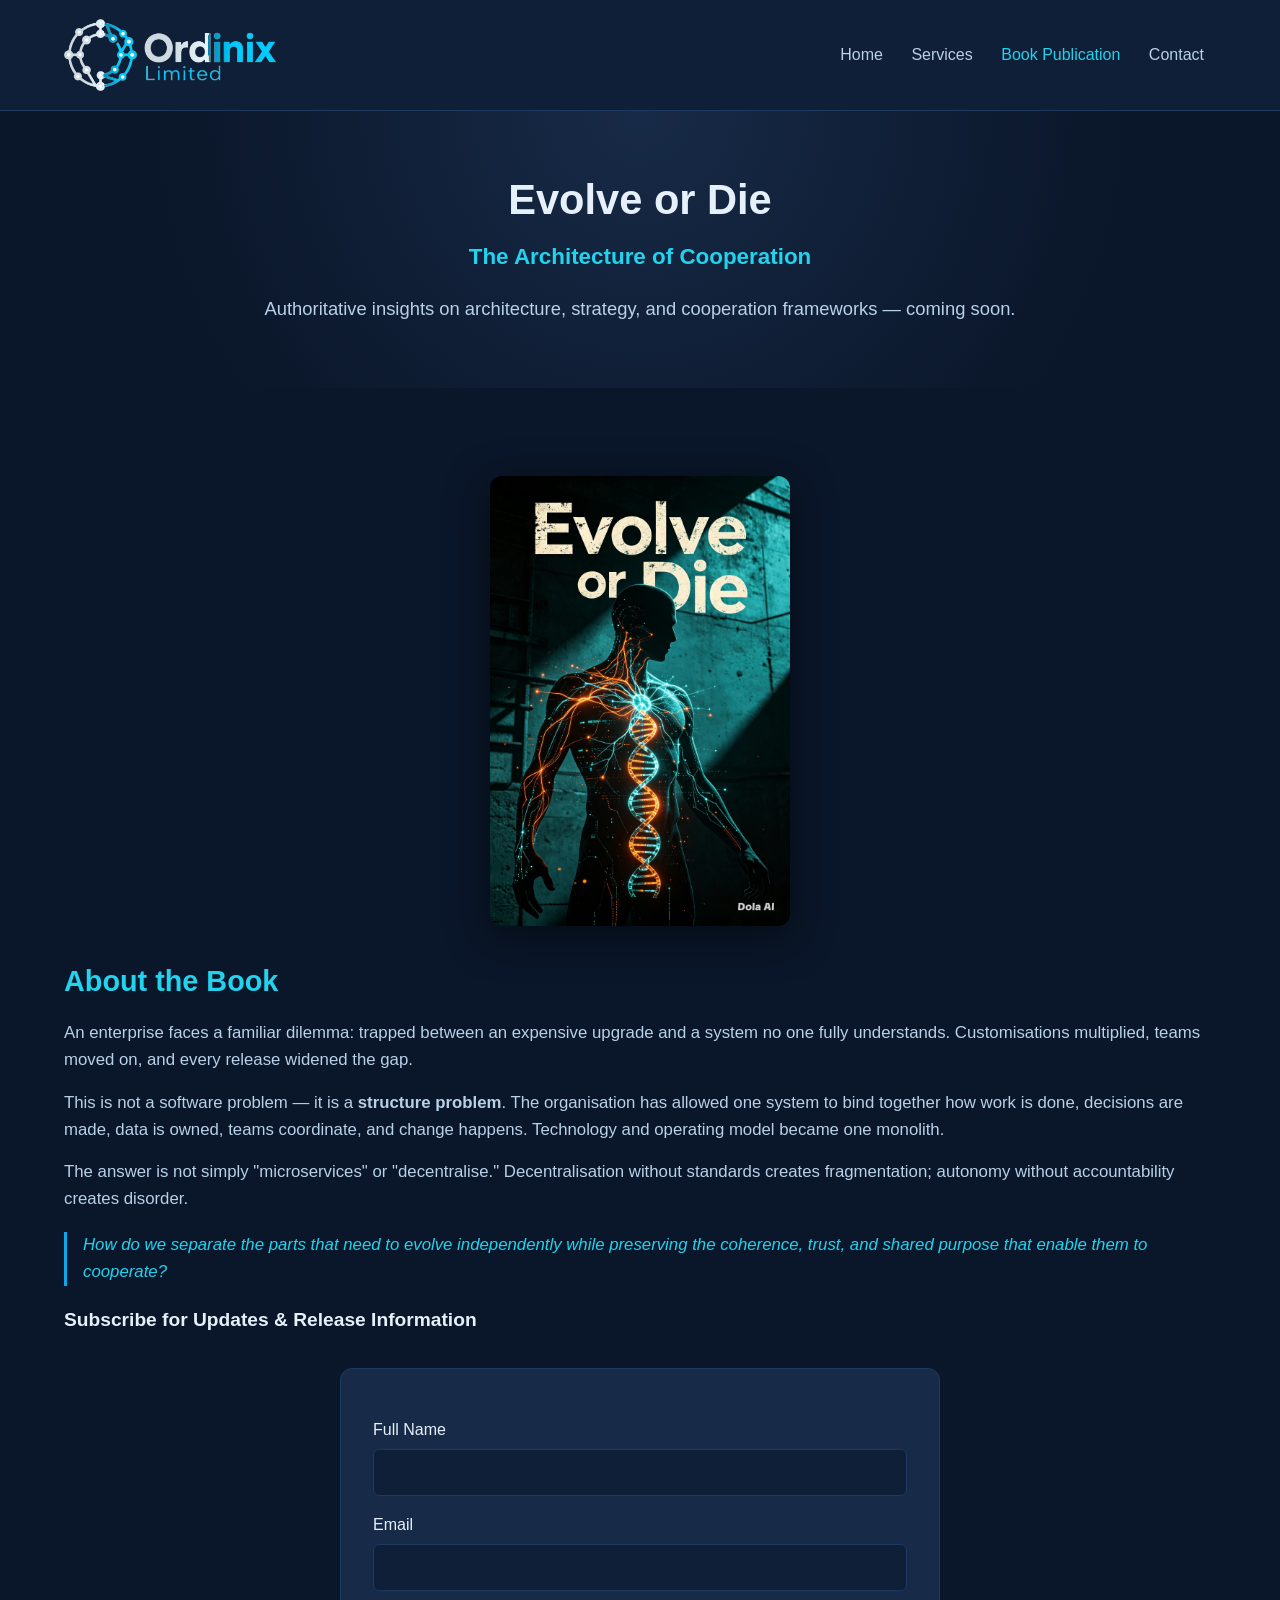
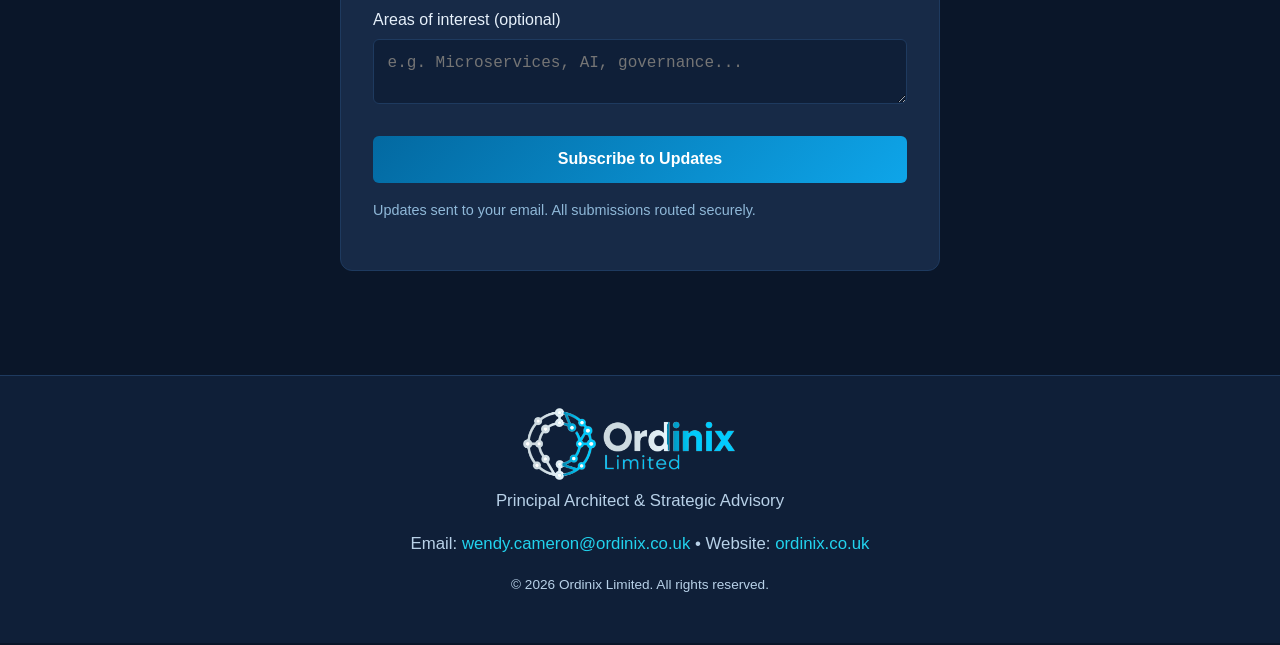
==== book.html @ d788aefb "form changes" ====
<!DOCTYPE html>
<html lang="en">
<head>
  <meta charset="UTF-8" />
  <meta name="viewport" content="width=device-width, initial-scale=1.0" />
  <title>Book Publication | Ordinix Limited</title>
  <link rel="stylesheet" href="css/styles.css" />
</head>
<body>
  <header>
    <div class="container nav-inner">
      <div class="logo-wrap">
        <img src="assets/ordinix-light-on-dark-transparent.png" alt="Ordinix Limited Logo" class="logo-img" />
        <span class="logo-text">&nbsp;</span>
      </div>
      <nav>
        <a href="index.html">Home</a>
        <a href="index.html#services">Services</a>
        <a href="book.html" class="active">Book Publication</a>
        <a href="index.html#contact">Contact</a>
      </nav>
    </div>
  </header>

  <main>
    <section class="hero">
      <div class="container">
        <h1>Evolve or Die<br /><small>The Architecture of Cooperation</small></h1>
        <p>Authoritative insights on architecture, strategy, and cooperation frameworks — coming soon.</p>
      </div>
    </section>

    <section>
      <div class="container book-grid">
        <!-- LEFT COLUMN: Book Cover -->
        <div class="book-cover-col">
          <img src="assets/book-cover.png" alt="Evolve or Die Book Cover" class="book-cover" />
        </div>

        <!-- RIGHT COLUMN: Info + Compact Subscribe Form -->
        <div class="book-content-col">
          <h2>About the Book</h2>
          <p>An enterprise faces a familiar dilemma: trapped between an expensive upgrade and a system no one fully understands. Customisations multiplied, teams moved on, and every release widened the gap.</p>
          <p>This is not a software problem — it is a <strong>structure problem</strong>. The organisation has allowed one system to bind together how work is done, decisions are made, data is owned, teams coordinate, and change happens. Technology and operating model became one monolith.</p>
          <p>The answer is not simply "microservices" or "decentralise." Decentralisation without standards creates fragmentation; autonomy without accountability creates disorder.</p>
          <p style="font-size:1.05rem; font-style:italic; color:var(--accent-cyan); padding-left:1rem; border-left:3px solid var(--accent-teal); margin:1.2rem 0;">
            How do we separate the parts that need to evolve independently while preserving the coherence, trust, and shared purpose that enable them to cooperate?
          </p>

          <h3>Subscribe for Updates & Release Information</h3>
          <form class="compact-form" action="https://formsubmit.co/a13090fe870fc77a5d19541b128960b5" method="POST">
            <input type="hidden" name="_subject" value="Book Release Update Subscription" />
            <input type="hidden" name="_captcha" value="false" />
            <input type="hidden" name="_template" value="table" />

            <div class="form-row">
              <div class="form-group">
                <label for="sub-name">Full Name</label>
                <input type="text" id="sub-name" name="Name" required />
              </div>
              <div class="form-group">
                <label for="sub-email">Email</label>
                <input type="email" id="sub-email" name="Email" required />
              </div>
            </div>

            <label for="sub-notes">Areas of interest (optional)</label>
            <textarea id="sub-notes" name="Areas of Interest" rows="2" placeholder="e.g. Microservices, AI, governance..."></textarea>

            <button type="submit">Subscribe to Updates</button>
            <p class="note">Updates sent to your email. All submissions routed securely.</p>
          </form>
        </div>
      </div>
    </section>
  </main>

  <footer>
    <div class="container">
      <div class="logo-wrap" style="justify-content:center;margin-bottom:0.5rem;">
        <img src="assets/ordinix-light-on-dark-transparent.png" alt="Ordinix Limited Logo" class="logo-img" />
        <span class="logo-text">&nbsp;</span>
      </div>
      <p>Principal Architect & Strategic Advisory</p>
      <p>Email: <a href="mailto:wendy.cameron@ordinix.co.uk">wendy.cameron@ordinix.co.uk</a> • Website: <a href="https://www.ordinix.co.uk/" target="_blank" rel="noreferrer">ordinix.co.uk</a></p>
      <p style="margin-top:0.5rem;font-size:0.85rem;">© 2026 Ordinix Limited. All rights reserved.</p>
    </div>
  </footer>
</body>
</html>
---- css/styles.css ----
:root {
  --bg-primary: #0a1629;
  --bg-secondary: #0f1f38;
  --bg-card: #172a47;
  --text-primary: #e6f0fa;
  --text-secondary: #b8d1e8;
  --accent-cyan: #22d3ee;
  --accent-teal: #0ea5e9;
  --accent-blue: #0369a1;
  --border: #1e3a5f;
}

* { margin: 0; padding: 0; box-sizing: border-box; }

body {
  background: var(--bg-primary);
  color: var(--text-primary);
  font-family: 'Segoe UI', Roboto, Oxygen, Ubuntu, Cantarell, sans-serif;
  line-height: 1.6;
}

a { color: var(--accent-cyan); text-decoration: none; }
a:hover { text-decoration: underline; }

.container { max-width: 1200px; margin: 0 auto; padding: 0 1.5rem; }

header {
  background: var(--bg-secondary);
  border-bottom: 1px solid var(--border);
  padding: 1.2rem 0;
  position: sticky;
  top: 0;
  z-index: 100;
}

.nav-inner {
  display: flex;
  align-items: center;
  justify-content: space-between;
  flex-wrap: wrap;
  gap: 1rem;
}

.logo-wrap { display: flex; align-items: center; gap: 1rem; }
.logo-img { height: 72px; width: auto; display: block; }
.logo-text {
  font-size: 1.5rem; font-weight: 700;
  background: linear-gradient(135deg, #0c2544, #22d3ee);
  -webkit-background-clip: text;
  -webkit-text-fill-color: transparent;
  background-clip: text;
}

nav a {
  margin: 0 0.75rem;
  color: var(--text-secondary);
  font-weight: 500;
}
nav a:hover, nav a.active { color: var(--accent-cyan); }

section { padding: 3.5rem 0; }

h1 {
  font-size: 2.6rem;
  margin-bottom: 1.2rem;
  line-height: 1.2;
  text-align: center;
}
h1 small { font-size: 1.4rem; color: var(--accent-cyan); }
h2 { font-size: 1.8rem; margin: 2rem 0 1rem; color: var(--accent-cyan); }
h3 { font-size: 1.2rem; margin: 1rem 0 0.5rem; color: var(--text-primary); }
p { margin-bottom: 1rem; color: var(--text-secondary); font-size: 1.05rem; }

.hero {
  padding: 4rem 0;
  text-align: center;
  background: radial-gradient(circle at top, #172a47, transparent 70%);
}
.hero p { font-size: 1.15rem; max-width: 800px; margin: 0 auto; }

.grid {
  display: grid;
  grid-template-columns: repeat(auto-fit, minmax(280px, 1fr));
  gap: 1.5rem;
  margin-top: 2rem;
}

.card {
  background: var(--bg-card);
  border: 1px solid var(--border);
  border-radius: 12px;
  padding: 1.5rem;
  transition: transform 0.3s, border-color 0.3s;
}
.card:hover { transform: translateY(-4px); border-color: var(--accent-teal); }

form {
  background: var(--bg-card);
  border: 1px solid var(--border);
  border-radius: 12px;
  padding: 2rem;
  max-width: 600px;
  margin: 2rem auto;
}

label { display: block; margin: 1rem 0 0.4rem; font-weight: 500; }
input, textarea {
  width: 100%;
  padding: 0.85rem;
  border: 1px solid var(--border);
  border-radius: 6px;
  background: var(--bg-secondary);
  color: var(--text-primary);
  font-size: 1rem;
}
input:focus, textarea:focus {
  outline: none;
  border-color: var(--accent-cyan);
  box-shadow: 0 0 0 3px rgba(34, 211, 238, 0.15);
}

button {
  margin-top: 1.5rem;
  padding: 0.9rem 2rem;
  background: linear-gradient(135deg, #0369a1, #0ea5e9);
  color: white;
  border: none;
  border-radius: 6px;
  font-size: 1rem;
  font-weight: 600;
  cursor: pointer;
  transition: opacity 0.2s;
  width: 100%;
}
button:hover { opacity: 0.9; }

.note { font-size: 0.9rem; color: #8fb8d8; margin-top: 1rem; }
code { background: #0f2847; padding: 2px 6px; border-radius: 4px; }

.book-cover {
  max-width: 300px;
  margin: 2rem auto;
  display: block;
  border-radius: 12px;
  box-shadow: 0 10px 40px rgba(0, 0, 0, 0.5);
}

footer {
  background: var(--bg-secondary);
  border-top: 1px solid var(--border);
  padding: 2rem 0;
  margin-top: 1rem;
  text-align: center;
  color: var(--text-secondary);
  font-size: 0.95rem;
}

@media (max-width: 768px) {
  h1 { font-size: 1.9rem; }
  .nav-inner { flex-direction: column; text-align: center; }
  nav { margin-top: 0.5rem; }
  nav a { display: inline-block; padding: 0.4rem; margin: 0.1rem; }
}
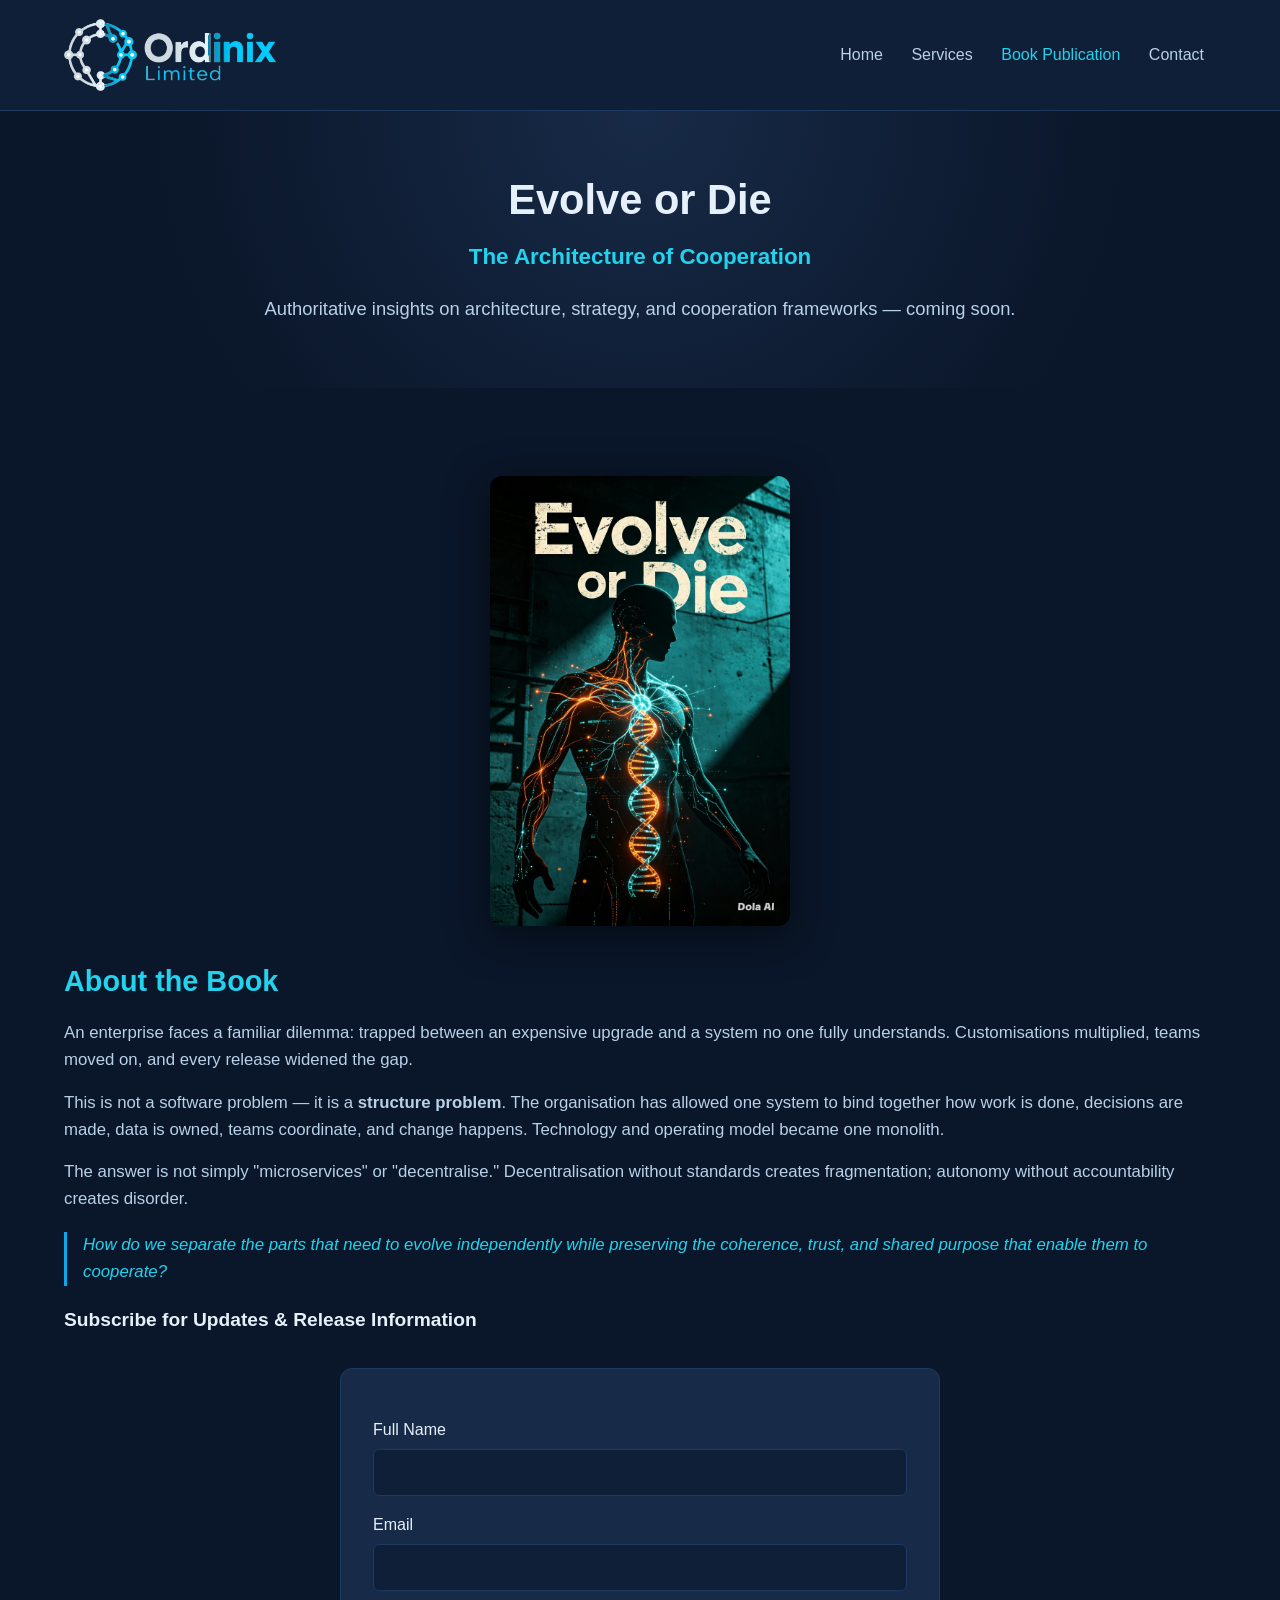
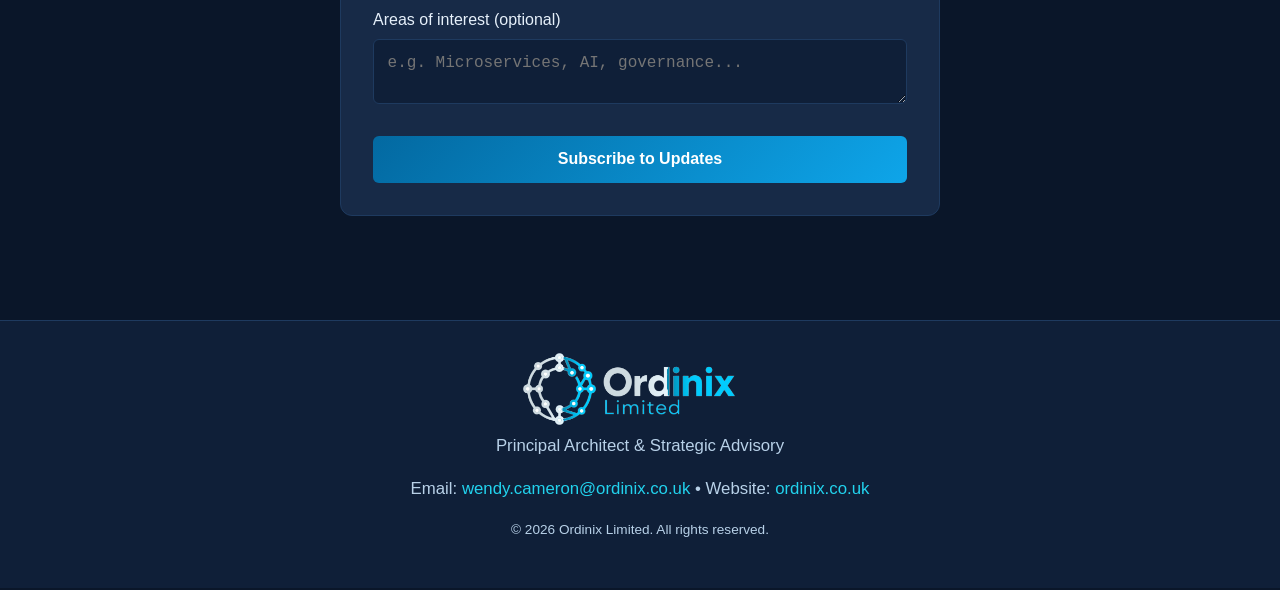
==== commit 286c3a72: "Ajax forms instead Ajax forms instead" ====
--- a/book.html
+++ b/book.html
@@ -48,7 +48,7 @@
           </p>
 
           <h3>Subscribe for Updates & Release Information</h3>
-          <form class="compact-form" action="https://formsubmit.co/a13090fe870fc77a5d19541b128960b5" method="POST">
+          <form id="subscribe-form" class="compact-form" action="https://formsubmit.co/ajax/a13090fe870fc77a5d19541b128960b5" method="POST">
             <input type="hidden" name="_subject" value="Book Release Update Subscription" />
             <input type="hidden" name="_captcha" value="false" />
             <input type="hidden" name="_template" value="table" />
@@ -67,8 +67,8 @@
             <label for="sub-notes">Areas of interest (optional)</label>
             <textarea id="sub-notes" name="Areas of Interest" rows="2" placeholder="e.g. Microservices, AI, governance..."></textarea>
 
-            <button type="submit">Subscribe to Updates</button>
-            <p class="note">Updates sent to your email. All submissions routed securely.</p>
+            <button type="submit" id="subscribe-submit">Subscribe to Updates</button>
+            <div id="subscribe-form-status" class="form-status"></div>
           </form>
         </div>
       </div>
@@ -86,5 +86,42 @@
       <p style="margin-top:0.5rem;font-size:0.85rem;">© 2026 Ordinix Limited. All rights reserved.</p>
     </div>
   </footer>
+
+  <script>
+    const subscribeForm = document.getElementById('subscribe-form');
+    const subscribeSubmit = document.getElementById('subscribe-submit');
+    const subscribeStatus = document.getElementById('subscribe-form-status');
+
+    subscribeForm.addEventListener('submit', async function(e) {
+      e.preventDefault();
+      subscribeSubmit.disabled = true;
+      subscribeSubmit.textContent = 'Subscribing...';
+      subscribeStatus.textContent = '';
+      subscribeStatus.className = 'form-status';
+
+      try {
+        const formData = new FormData(subscribeForm);
+        const response = await fetch(subscribeForm.action, {
+          method: 'POST',
+          body: formData,
+          headers: { 'Accept': 'application/json' }
+        });
+
+        if (response.ok) {
+          subscribeStatus.textContent = '✅ Successfully subscribed! Thank you.';
+          subscribeStatus.classList.add('success');
+          subscribeForm.reset();
+        } else {
+          throw new Error('Server responded with an error');
+        }
+      } catch (err) {
+        subscribeStatus.textContent = '⚠️ There was an error. Please try again or email us directly.';
+        subscribeStatus.classList.add('error');
+      } finally {
+        subscribeSubmit.disabled = false;
+        subscribeSubmit.textContent = 'Subscribe to Updates';
+      }
+    });
+  </script>
 </body>
 </html>
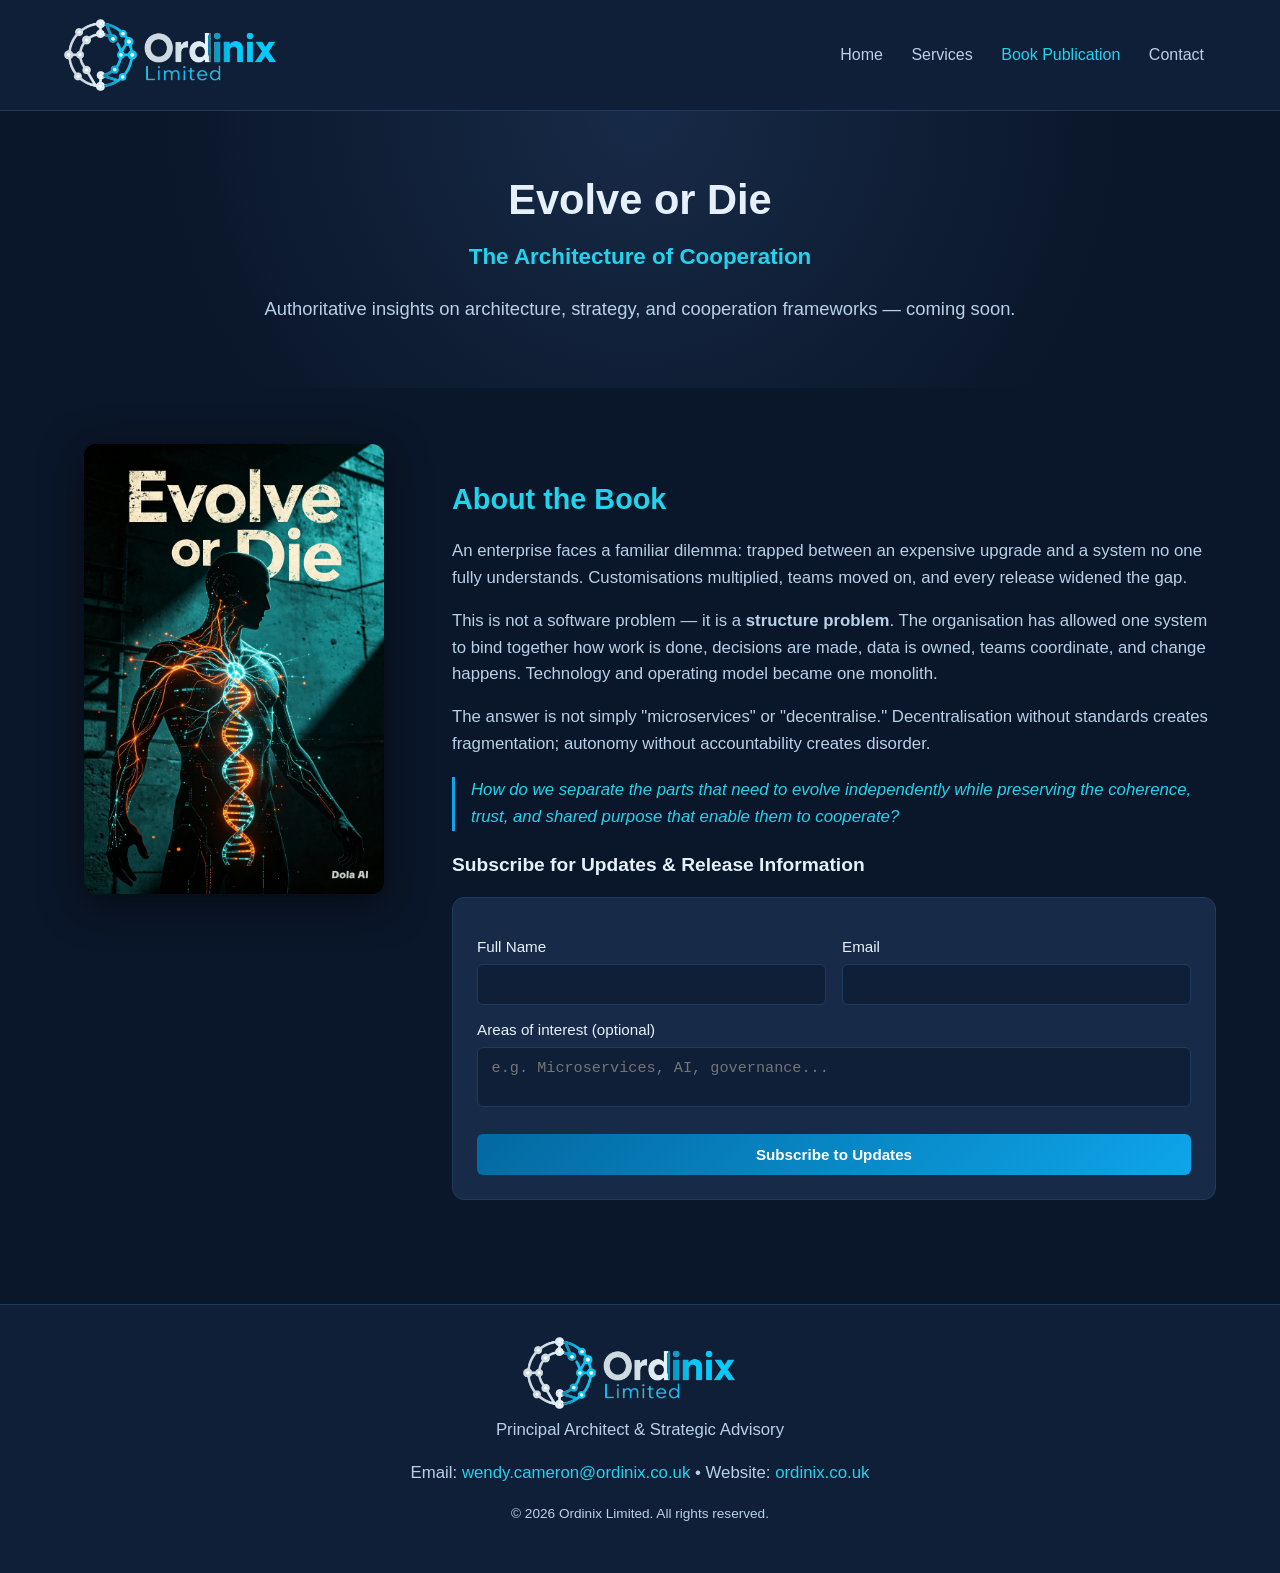
==== commit d99360cd: "changes for css and script file changes for css and script file" ====
--- a/book.html
+++ b/book.html
@@ -87,41 +87,6 @@
     </div>
   </footer>
 
-  <script>
-    const subscribeForm = document.getElementById('subscribe-form');
-    const subscribeSubmit = document.getElementById('subscribe-submit');
-    const subscribeStatus = document.getElementById('subscribe-form-status');
-
-    subscribeForm.addEventListener('submit', async function(e) {
-      e.preventDefault();
-      subscribeSubmit.disabled = true;
-      subscribeSubmit.textContent = 'Subscribing...';
-      subscribeStatus.textContent = '';
-      subscribeStatus.className = 'form-status';
-
-      try {
-        const formData = new FormData(subscribeForm);
-        const response = await fetch(subscribeForm.action, {
-          method: 'POST',
-          body: formData,
-          headers: { 'Accept': 'application/json' }
-        });
-
-        if (response.ok) {
-          subscribeStatus.textContent = '✅ Successfully subscribed! Thank you.';
-          subscribeStatus.classList.add('success');
-          subscribeForm.reset();
-        } else {
-          throw new Error('Server responded with an error');
-        }
-      } catch (err) {
-        subscribeStatus.textContent = '⚠️ There was an error. Please try again or email us directly.';
-        subscribeStatus.classList.add('error');
-      } finally {
-        subscribeSubmit.disabled = false;
-        subscribeSubmit.textContent = 'Subscribe to Updates';
-      }
-    });
-  </script>
+  <script src="js/form-submit.js"></script>
 </body>
 </html>
--- a/css/styles.css
+++ b/css/styles.css
@@ -85,15 +85,30 @@
   margin-top: 2rem;
 }
 
-.card {
-  background: var(--bg-card);
-  border: 1px solid var(--border);
+/* BOOK PAGE 2-COLUMN LAYOUT */
+.book-grid {
+  display: grid;
+  grid-template-columns: 340px 1fr;
+  gap: 3rem;
+  align-items: start;
+}
+
+.book-cover-col {
+  text-align: center;
+}
+
+.book-cover {
+  max-width: 100%;
+  width: 300px;
   border-radius: 12px;
-  padding: 1.5rem;
-  transition: transform 0.3s, border-color 0.3s;
-}
-.card:hover { transform: translateY(-4px); border-color: var(--accent-teal); }
-
+  box-shadow: 0 10px 40px rgba(0, 0, 0, 0.5);
+}
+
+.book-content-col {
+  width: 100%;
+}
+
+/* STANDARD FORM STYLES (Contact Form) */
 form {
   background: var(--bg-card);
   border: 1px solid var(--border);
@@ -134,15 +149,75 @@
 }
 button:hover { opacity: 0.9; }
 
+/* COMPACT FORM STYLES (Book Subscribe Form) */
+.compact-form {
+  background: var(--bg-card);
+  border: 1px solid var(--border);
+  border-radius: 12px;
+  padding: 1.5rem;
+  margin-top: 1rem;
+  max-width: 100%;
+  margin-left: 0;
+  margin-right: 0;
+}
+
+.compact-form .form-row {
+  display: grid;
+  grid-template-columns: 1fr 1fr;
+  gap: 1rem;
+}
+
+.compact-form label {
+  margin: 0.8rem 0 0.3rem;
+  font-size: 0.95rem;
+}
+
+.compact-form input,
+.compact-form textarea {
+  padding: 0.7rem 0.85rem;
+  font-size: 0.95rem;
+}
+
+.compact-form textarea {
+  resize: none;
+}
+
+.compact-form button {
+  margin-top: 1.2rem;
+  padding: 0.75rem 1.5rem;
+  font-size: 0.95rem;
+}
+
 .note { font-size: 0.9rem; color: #8fb8d8; margin-top: 1rem; }
 code { background: #0f2847; padding: 2px 6px; border-radius: 4px; }
 
-.book-cover {
-  max-width: 300px;
-  margin: 2rem auto;
+/* AJAX FORM STATUS MESSAGES */
+.form-status {
+  margin-top: 0.85rem;
+  padding: 0.75rem;
+  border-radius: 6px;
+  font-size: 0.9rem;
+  line-height: 1.4;
+  display: none;
+}
+
+.form-status.success {
   display: block;
-  border-radius: 12px;
-  box-shadow: 0 10px 40px rgba(0, 0, 0, 0.5);
+  background: rgba(34, 197, 94, 0.1);
+  border: 1px solid rgba(34, 197, 94, 0.3);
+  color: #86efac;
+}
+
+.form-status.error {
+  display: block;
+  background: rgba(239, 68, 68, 0.1);
+  border: 1px solid rgba(239, 68, 68, 0.3);
+  color: #fca5a5;
+}
+
+button:disabled {
+  opacity: 0.6;
+  cursor: not-allowed;
 }
 
 footer {
@@ -155,9 +230,22 @@
   font-size: 0.95rem;
 }
 
+/* RESPONSIVE ADJUSTMENTS */
+@media (max-width: 900px) {
+  .book-grid {
+    grid-template-columns: 1fr;
+    gap: 2rem;
+  }
+  .book-cover { width: 260px; }
+  .compact-form .form-row {
+    grid-template-columns: 1fr;
+  }
+}
+
 @media (max-width: 768px) {
   h1 { font-size: 1.9rem; }
   .nav-inner { flex-direction: column; text-align: center; }
   nav { margin-top: 0.5rem; }
   nav a { display: inline-block; padding: 0.4rem; margin: 0.1rem; }
-}
+  form { padding: 1.5rem; margin: 2rem 1rem; }
+}
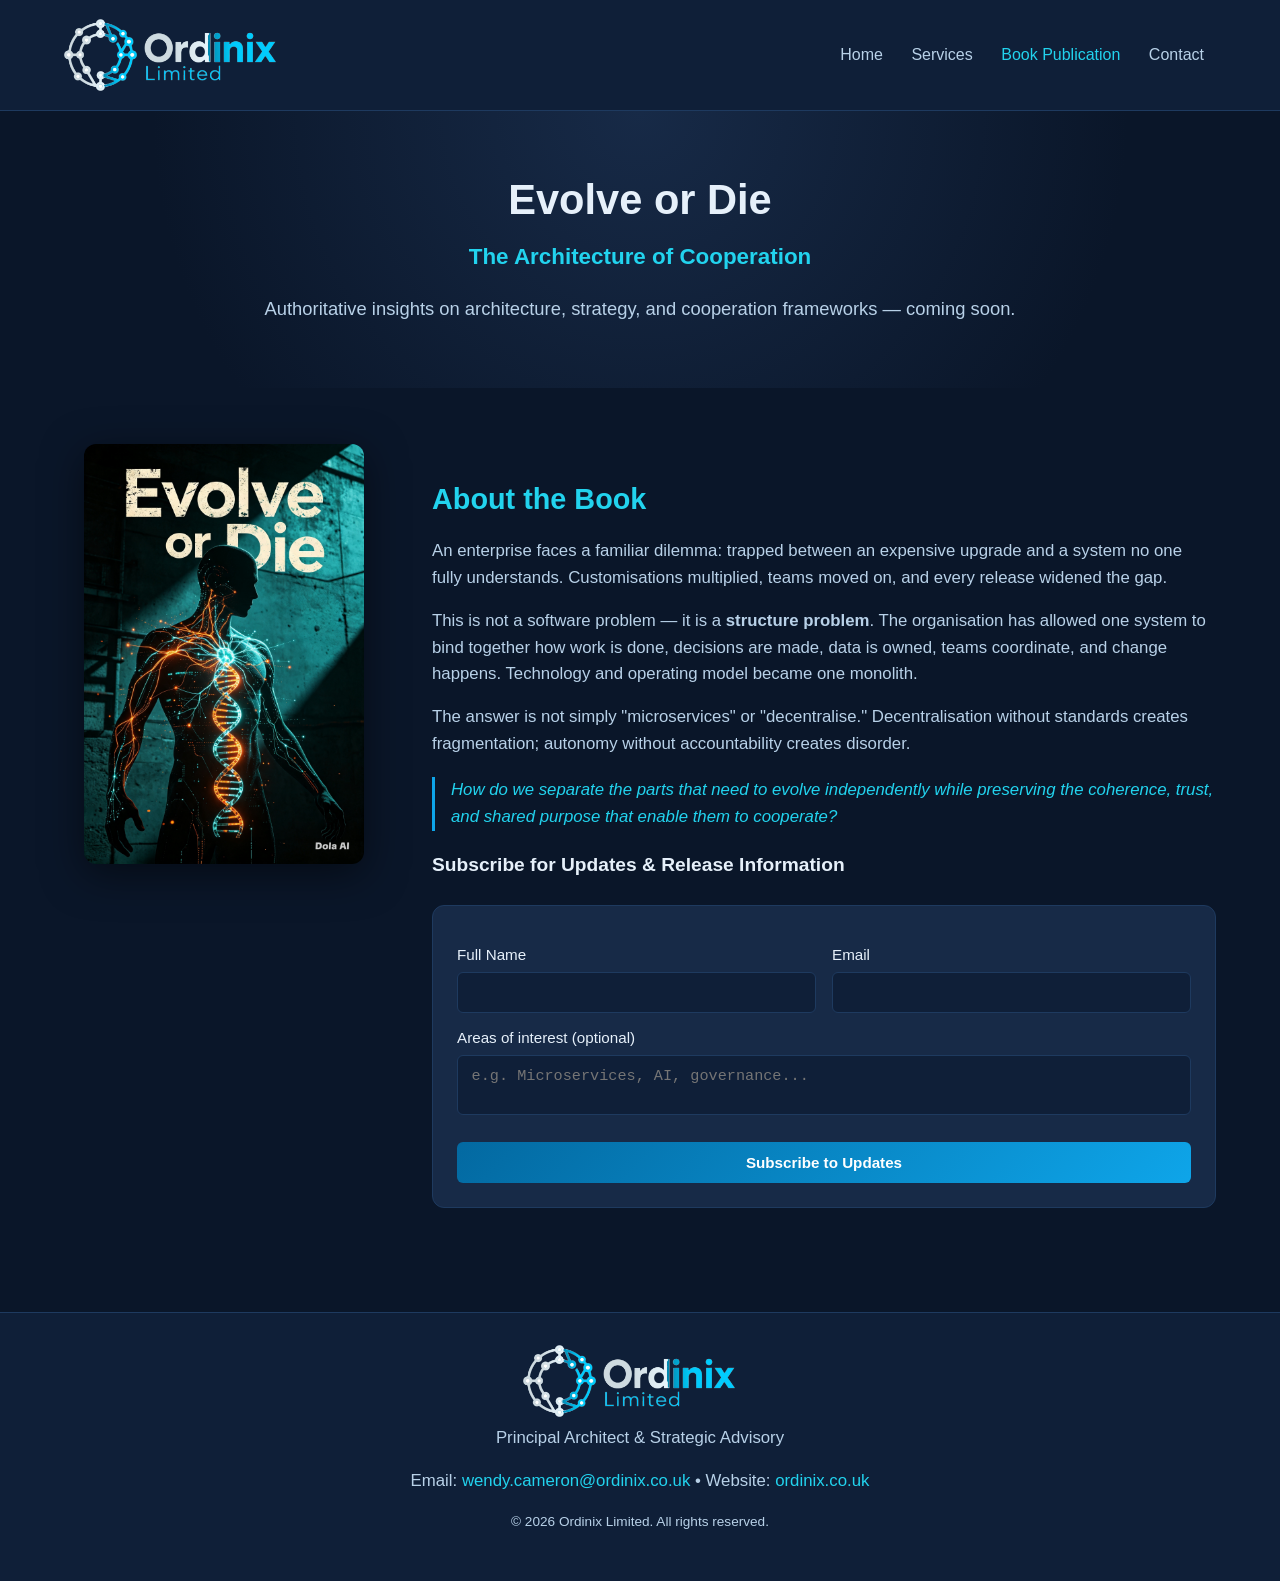
==== commit eedc01b6: "Side by side" ====
--- a/book.html
+++ b/book.html
@@ -31,7 +31,9 @@
     </section>
 
     <section>
+      <!-- ✅ EXACTLY TWO CHILDREN INSIDE: book-cover-col + book-content-col -->
       <div class="container book-grid">
+
         <!-- LEFT COLUMN: Book Cover -->
         <div class="book-cover-col">
           <img src="assets/book-cover.png" alt="Evolve or Die Book Cover" class="book-cover" />
@@ -71,6 +73,7 @@
             <div id="subscribe-form-status" class="form-status"></div>
           </form>
         </div>
+
       </div>
     </section>
   </main>
--- a/css/styles.css
+++ b/css/styles.css
@@ -85,30 +85,38 @@
   margin-top: 2rem;
 }
 
-/* BOOK PAGE 2-COLUMN LAYOUT */
+/* ==============================================
+   📖 BOOK PAGE — FIXED 2-COLUMN LAYOUT
+   ============================================== */
 .book-grid {
-  display: grid;
-  grid-template-columns: 340px 1fr;
-  gap: 3rem;
-  align-items: start;
+  display: grid !important;
+  grid-template-columns: 320px 1fr !important;
+  gap: 3rem !important;
+  align-items: start !important;
+  width: 100% !important;
 }
 
 .book-cover-col {
+  width: 320px !important;
+  flex-shrink: 0;
   text-align: center;
 }
 
 .book-cover {
-  max-width: 100%;
-  width: 300px;
+  width: 100%;
+  max-width: 280px;
+  height: auto;
   border-radius: 12px;
   box-shadow: 0 10px 40px rgba(0, 0, 0, 0.5);
+  display: block;
+  margin: 0 auto;
 }
 
 .book-content-col {
-  width: 100%;
-}
-
-/* STANDARD FORM STYLES (Contact Form) */
+  width: 100% !important;
+}
+
+/* FORM STYLES */
 form {
   background: var(--bg-card);
   border: 1px solid var(--border);
@@ -149,13 +157,13 @@
 }
 button:hover { opacity: 0.9; }
 
-/* COMPACT FORM STYLES (Book Subscribe Form) */
+/* COMPACT FORM (Book Page) */
 .compact-form {
   background: var(--bg-card);
   border: 1px solid var(--border);
   border-radius: 12px;
   padding: 1.5rem;
-  margin-top: 1rem;
+  margin-top: 1.5rem;
   max-width: 100%;
   margin-left: 0;
   margin-right: 0;
@@ -178,9 +186,7 @@
   font-size: 0.95rem;
 }
 
-.compact-form textarea {
-  resize: none;
-}
+.compact-form textarea { resize: none; }
 
 .compact-form button {
   margin-top: 1.2rem;
@@ -191,7 +197,7 @@
 .note { font-size: 0.9rem; color: #8fb8d8; margin-top: 1rem; }
 code { background: #0f2847; padding: 2px 6px; border-radius: 4px; }
 
-/* AJAX FORM STATUS MESSAGES */
+/* AJAX STATUS MESSAGES */
 .form-status {
   margin-top: 0.85rem;
   padding: 0.75rem;
@@ -200,25 +206,19 @@
   line-height: 1.4;
   display: none;
 }
-
 .form-status.success {
   display: block;
   background: rgba(34, 197, 94, 0.1);
   border: 1px solid rgba(34, 197, 94, 0.3);
   color: #86efac;
 }
-
 .form-status.error {
   display: block;
   background: rgba(239, 68, 68, 0.1);
   border: 1px solid rgba(239, 68, 68, 0.3);
   color: #fca5a5;
 }
-
-button:disabled {
-  opacity: 0.6;
-  cursor: not-allowed;
-}
+button:disabled { opacity: 0.6; cursor: not-allowed; }
 
 footer {
   background: var(--bg-secondary);
@@ -230,16 +230,17 @@
   font-size: 0.95rem;
 }
 
-/* RESPONSIVE ADJUSTMENTS */
+/* ==============================================
+   📱 MOBILE — Stack to Single Column
+   ============================================== */
 @media (max-width: 900px) {
   .book-grid {
-    grid-template-columns: 1fr;
-    gap: 2rem;
+    grid-template-columns: 1fr !important;
+    gap: 2rem !important;
   }
+  .book-cover-col { width: 100% !important; }
   .book-cover { width: 260px; }
-  .compact-form .form-row {
-    grid-template-columns: 1fr;
-  }
+  .compact-form .form-row { grid-template-columns: 1fr; }
 }
 
 @media (max-width: 768px) {
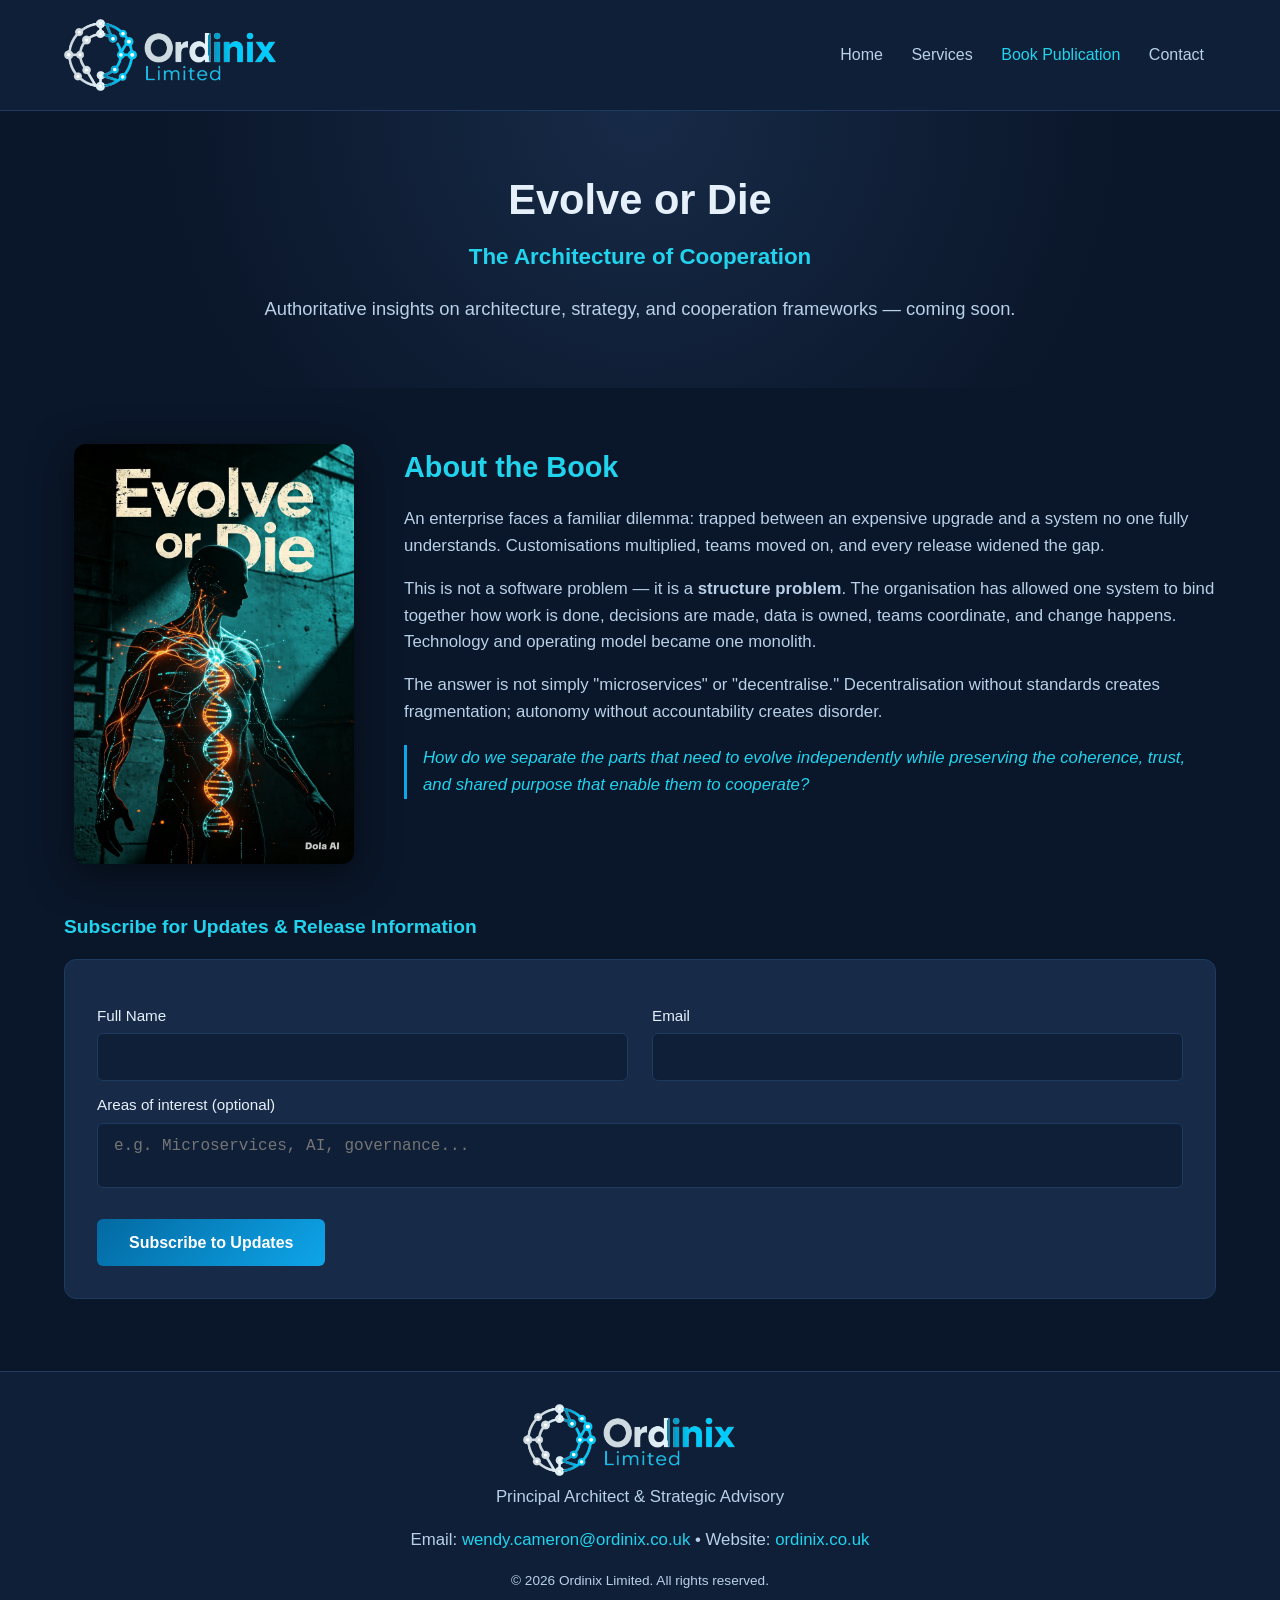
==== commit 855d01c4: "Layout reword" ====
--- a/book.html
+++ b/book.html
@@ -31,16 +31,15 @@
     </section>
 
     <section>
-      <!-- ✅ EXACTLY TWO CHILDREN INSIDE: book-cover-col + book-content-col -->
+      <!-- TWO-COLUMN ROW: Cover + Preface -->
       <div class="container book-grid">
-
         <!-- LEFT COLUMN: Book Cover -->
         <div class="book-cover-col">
           <img src="assets/book-cover.png" alt="Evolve or Die Book Cover" class="book-cover" />
         </div>
 
-        <!-- RIGHT COLUMN: Info + Compact Subscribe Form -->
-        <div class="book-content-col">
+        <!-- RIGHT COLUMN: Preface / About the Book -->
+        <div class="book-preface-col">
           <h2>About the Book</h2>
           <p>An enterprise faces a familiar dilemma: trapped between an expensive upgrade and a system no one fully understands. Customisations multiplied, teams moved on, and every release widened the gap.</p>
           <p>This is not a software problem — it is a <strong>structure problem</strong>. The organisation has allowed one system to bind together how work is done, decisions are made, data is owned, teams coordinate, and change happens. Technology and operating model became one monolith.</p>
@@ -48,9 +47,14 @@
           <p style="font-size:1.05rem; font-style:italic; color:var(--accent-cyan); padding-left:1rem; border-left:3px solid var(--accent-teal); margin:1.2rem 0;">
             How do we separate the parts that need to evolve independently while preserving the coherence, trust, and shared purpose that enable them to cooperate?
           </p>
+        </div>
+      </div>
 
+      <!-- FULL-WIDTH FORM: Spans Both Columns -->
+      <div class="container">
+        <div class="book-form-fullwidth">
           <h3>Subscribe for Updates & Release Information</h3>
-          <form id="subscribe-form" class="compact-form" action="https://formsubmit.co/ajax/a13090fe870fc77a5d19541b128960b5" method="POST">
+          <form id="subscribe-form" class="fullwidth-form" action="https://formsubmit.co/ajax/a13090fe870fc77a5d19541b128960b5" method="POST">
             <input type="hidden" name="_subject" value="Book Release Update Subscription" />
             <input type="hidden" name="_captcha" value="false" />
             <input type="hidden" name="_template" value="table" />
@@ -73,7 +77,6 @@
             <div id="subscribe-form-status" class="form-status"></div>
           </form>
         </div>
-
       </div>
     </section>
   </main>
--- a/css/styles.css
+++ b/css/styles.css
@@ -67,8 +67,8 @@
   text-align: center;
 }
 h1 small { font-size: 1.4rem; color: var(--accent-cyan); }
-h2 { font-size: 1.8rem; margin: 2rem 0 1rem; color: var(--accent-cyan); }
-h3 { font-size: 1.2rem; margin: 1rem 0 0.5rem; color: var(--text-primary); }
+h2 { font-size: 1.8rem; margin: 0 0 1rem; color: var(--accent-cyan); }
+h3 { font-size: 1.2rem; margin: 0 0 0.5rem; color: var(--text-primary); }
 p { margin-bottom: 1rem; color: var(--text-secondary); font-size: 1.05rem; }
 
 .hero {
@@ -85,20 +85,38 @@
   margin-top: 2rem;
 }
 
+.card {
+  background: var(--bg-card);
+  border: 1px solid var(--border);
+  border-radius: 10px;
+  padding: 1.5rem;
+}
+
 /* ==============================================
-   📖 BOOK PAGE — FIXED 2-COLUMN LAYOUT
+   📖 BOOK PAGE — COVER + PREFACE + FULL-WIDTH FORM
    ============================================== */
 .book-grid {
   display: grid !important;
-  grid-template-columns: 320px 1fr !important;
-  gap: 3rem !important;
+  grid-template-columns: 300px 1fr !important;
+  gap: 40px !important;
   align-items: start !important;
   width: 100% !important;
+  max-width: 1200px !important;
+  margin: 0 auto !important;
+}
+
+.book-grid > * {
+  margin: 0 !important;
+  padding: 0 !important;
+  float: none !important;
+  display: block !important;
 }
 
 .book-cover-col {
-  width: 320px !important;
-  flex-shrink: 0;
+  width: 300px !important;
+  flex: 0 0 300px !important;
+  min-width: 300px !important;
+  max-width: 300px !important;
   text-align: center;
 }
 
@@ -112,37 +130,62 @@
   margin: 0 auto;
 }
 
-.book-content-col {
+.book-preface-col {
   width: 100% !important;
-}
-
-/* FORM STYLES */
-form {
+  flex: 1 !important;
+}
+
+/* FULL-WIDTH FORM */
+.book-form-fullwidth {
+  margin-top: 3rem;
+}
+
+.book-form-fullwidth h3 {
+  margin-bottom: 1rem;
+  color: var(--accent-cyan);
+}
+
+.fullwidth-form {
   background: var(--bg-card);
   border: 1px solid var(--border);
   border-radius: 12px;
   padding: 2rem;
-  max-width: 600px;
-  margin: 2rem auto;
-}
-
-label { display: block; margin: 1rem 0 0.4rem; font-weight: 500; }
-input, textarea {
+  max-width: 100%;
+  margin: 0;
+}
+
+.fullwidth-form .form-row {
+  display: grid;
+  grid-template-columns: 1fr 1fr;
+  gap: 1.5rem;
+}
+
+.fullwidth-form label {
+  margin: 0.8rem 0 0.3rem;
+  font-size: 0.95rem;
+}
+
+.fullwidth-form input,
+.fullwidth-form textarea {
   width: 100%;
-  padding: 0.85rem;
+  padding: 0.85rem 1rem;
   border: 1px solid var(--border);
   border-radius: 6px;
   background: var(--bg-secondary);
   color: var(--text-primary);
   font-size: 1rem;
 }
-input:focus, textarea:focus {
+
+.fullwidth-form input:focus,
+.fullwidth-form textarea:focus {
   outline: none;
   border-color: var(--accent-cyan);
   box-shadow: 0 0 0 3px rgba(34, 211, 238, 0.15);
 }
 
-button {
+.fullwidth-form textarea { resize: none; }
+
+.fullwidth-form button {
   margin-top: 1.5rem;
   padding: 0.9rem 2rem;
   background: linear-gradient(135deg, #0369a1, #0ea5e9);
@@ -153,51 +196,52 @@
   font-weight: 600;
   cursor: pointer;
   transition: opacity 0.2s;
+  width: auto;
+}
+.fullwidth-form button:hover { opacity: 0.9; }
+
+/* STANDARD CONTACT FORM (Homepage) */
+form {
+  background: var(--bg-card);
+  border: 1px solid var(--border);
+  border-radius: 12px;
+  padding: 2rem;
+  max-width: 600px;
+  margin: 2rem auto;
+}
+
+form label { display: block; margin: 1rem 0 0.4rem; font-weight: 500; }
+form input, form textarea {
   width: 100%;
-}
-button:hover { opacity: 0.9; }
-
-/* COMPACT FORM (Book Page) */
-.compact-form {
-  background: var(--bg-card);
-  border: 1px solid var(--border);
-  border-radius: 12px;
-  padding: 1.5rem;
+  padding: 0.85rem;
+  border: 1px solid var(--border);
+  border-radius: 6px;
+  background: var(--bg-secondary);
+  color: var(--text-primary);
+  font-size: 1rem;
+}
+form input:focus, form textarea:focus {
+  outline: none;
+  border-color: var(--accent-cyan);
+  box-shadow: 0 0 0 3px rgba(34, 211, 238, 0.15);
+}
+
+form button {
   margin-top: 1.5rem;
-  max-width: 100%;
-  margin-left: 0;
-  margin-right: 0;
-}
-
-.compact-form .form-row {
-  display: grid;
-  grid-template-columns: 1fr 1fr;
-  gap: 1rem;
-}
-
-.compact-form label {
-  margin: 0.8rem 0 0.3rem;
-  font-size: 0.95rem;
-}
-
-.compact-form input,
-.compact-form textarea {
-  padding: 0.7rem 0.85rem;
-  font-size: 0.95rem;
-}
-
-.compact-form textarea { resize: none; }
-
-.compact-form button {
-  margin-top: 1.2rem;
-  padding: 0.75rem 1.5rem;
-  font-size: 0.95rem;
-}
-
-.note { font-size: 0.9rem; color: #8fb8d8; margin-top: 1rem; }
-code { background: #0f2847; padding: 2px 6px; border-radius: 4px; }
-
-/* AJAX STATUS MESSAGES */
+  padding: 0.9rem 2rem;
+  background: linear-gradient(135deg, #0369a1, #0ea5e9);
+  color: white;
+  border: none;
+  border-radius: 6px;
+  font-size: 1rem;
+  font-weight: 600;
+  cursor: pointer;
+  transition: opacity 0.2s;
+  width: 100%;
+}
+form button:hover { opacity: 0.9; }
+
+/* AJAX FORM STATUS MESSAGES */
 .form-status {
   margin-top: 0.85rem;
   padding: 0.75rem;
@@ -219,6 +263,9 @@
   color: #fca5a5;
 }
 button:disabled { opacity: 0.6; cursor: not-allowed; }
+
+.note { font-size: 0.9rem; color: #8fb8d8; margin-top: 1rem; }
+code { background: #0f2847; padding: 2px 6px; border-radius: 4px; }
 
 footer {
   background: var(--bg-secondary);
@@ -231,16 +278,20 @@
 }
 
 /* ==============================================
-   📱 MOBILE — Stack to Single Column
+   📱 RESPONSIVE — Stack on Mobile
    ============================================== */
 @media (max-width: 900px) {
   .book-grid {
     grid-template-columns: 1fr !important;
     gap: 2rem !important;
   }
-  .book-cover-col { width: 100% !important; }
+  .book-cover-col {
+    width: 100% !important;
+    max-width: 100% !important;
+    flex: none !important;
+  }
   .book-cover { width: 260px; }
-  .compact-form .form-row { grid-template-columns: 1fr; }
+  .fullwidth-form .form-row { grid-template-columns: 1fr; }
 }
 
 @media (max-width: 768px) {
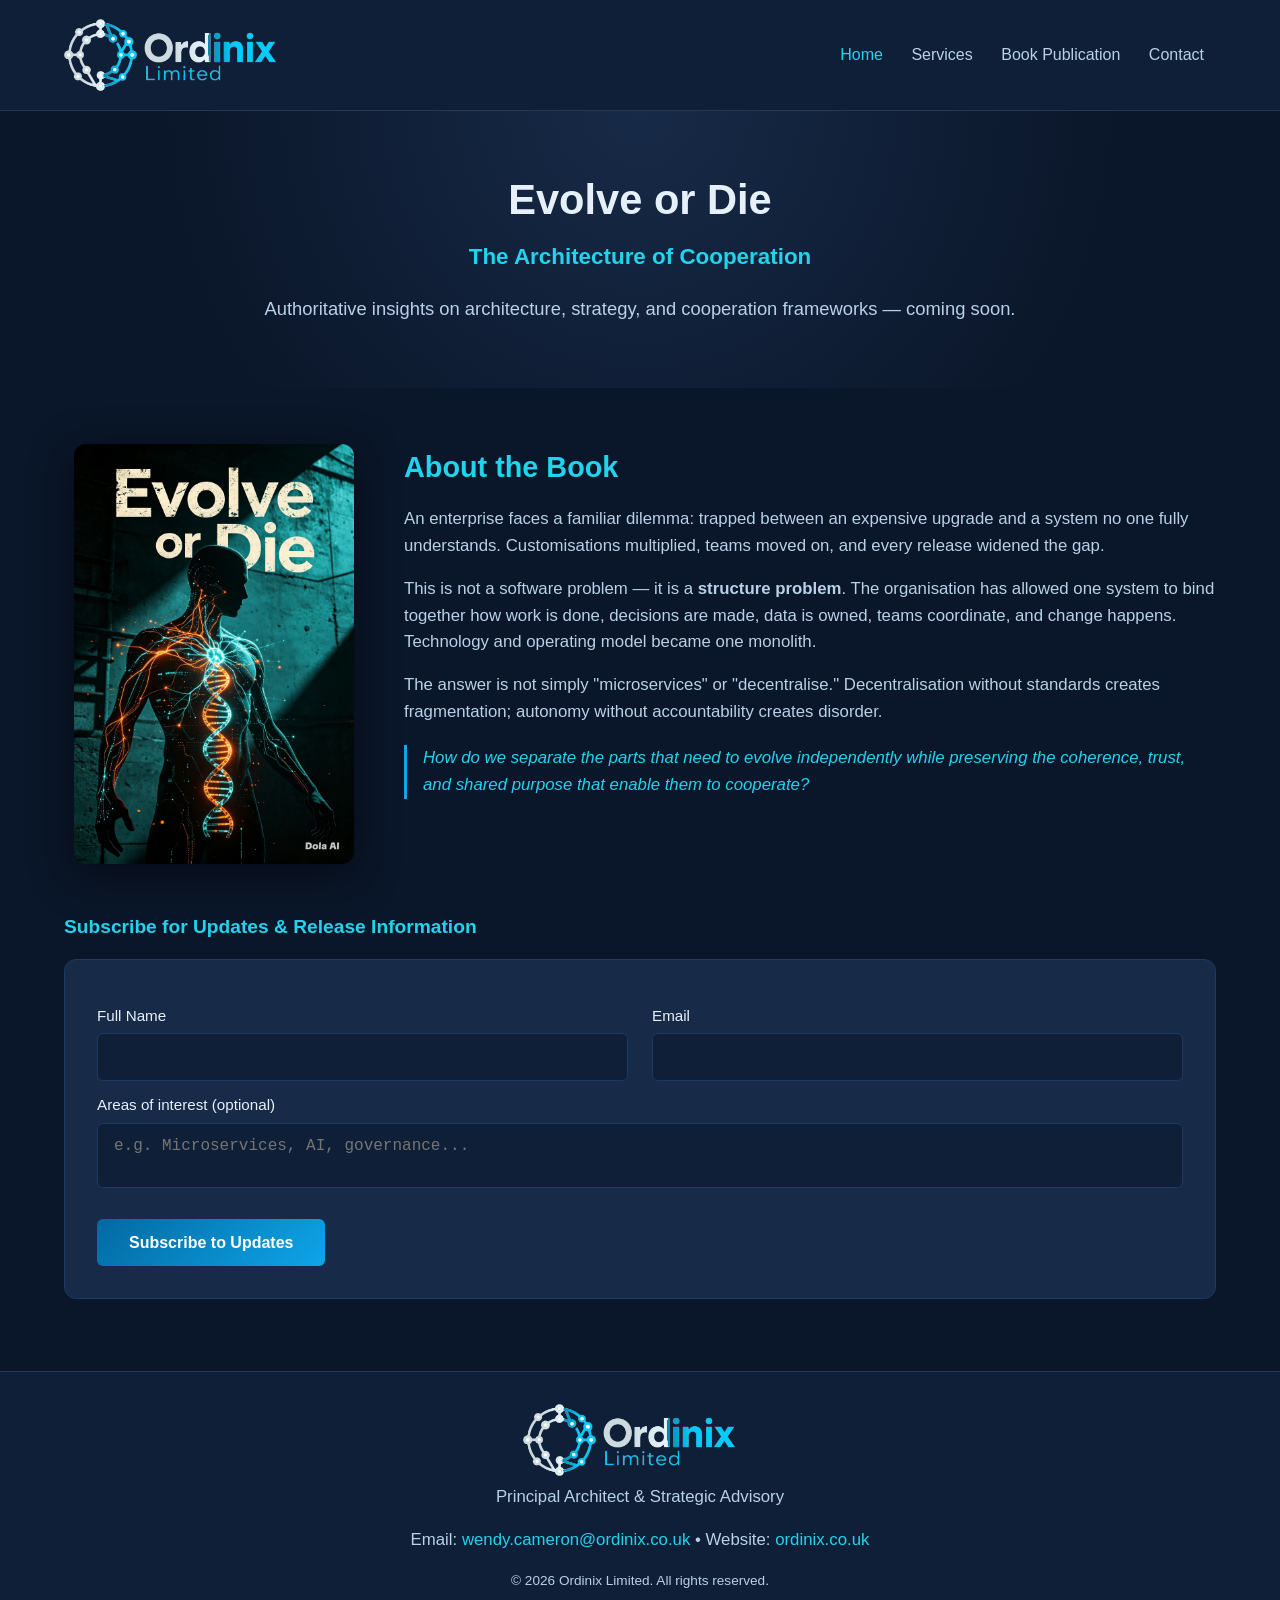
==== commit 14103e58: "Clickable home" ====
--- a/book.html
+++ b/book.html
@@ -9,14 +9,17 @@
 <body>
   <header>
     <div class="container nav-inner">
-      <div class="logo-wrap">
-        <img src="assets/ordinix-light-on-dark-transparent.png" alt="Ordinix Limited Logo" class="logo-img" />
-        <span class="logo-text">&nbsp;</span>
-      </div>
+      <!-- Clickable Logo → Home Page -->
+      <a href="index.html" style="text-decoration: none; border: none;">
+        <div class="logo-wrap">
+          <img src="assets/ordinix-light-on-dark-transparent.png" alt="Ordinix Limited Logo" class="logo-img" />
+          <span class="logo-text">&nbsp;</span>
+        </div>
+      </a>
       <nav>
-        <a href="index.html">Home</a>
+        <a href="index.html" class="active">Home</a>
         <a href="index.html#services">Services</a>
-        <a href="book.html" class="active">Book Publication</a>
+        <a href="book.html">Book Publication</a>
         <a href="index.html#contact">Contact</a>
       </nav>
     </div>
--- a/css/styles.css
+++ b/css/styles.css
@@ -293,7 +293,6 @@
   .book-cover { width: 260px; }
   .fullwidth-form .form-row { grid-template-columns: 1fr; }
 }
-
 @media (max-width: 768px) {
   h1 { font-size: 1.9rem; }
   .nav-inner { flex-direction: column; text-align: center; }
@@ -301,3 +300,6 @@
   nav a { display: inline-block; padding: 0.4rem; margin: 0.1rem; }
   form { padding: 1.5rem; margin: 2rem 1rem; }
 }
+/* Clickable Logo - Hover Effect */
+a:has(.logo-wrap) { transition: opacity 0.2s ease; }
+a:has(.logo-wrap):hover { opacity: 0.85; text-decoration: none; }
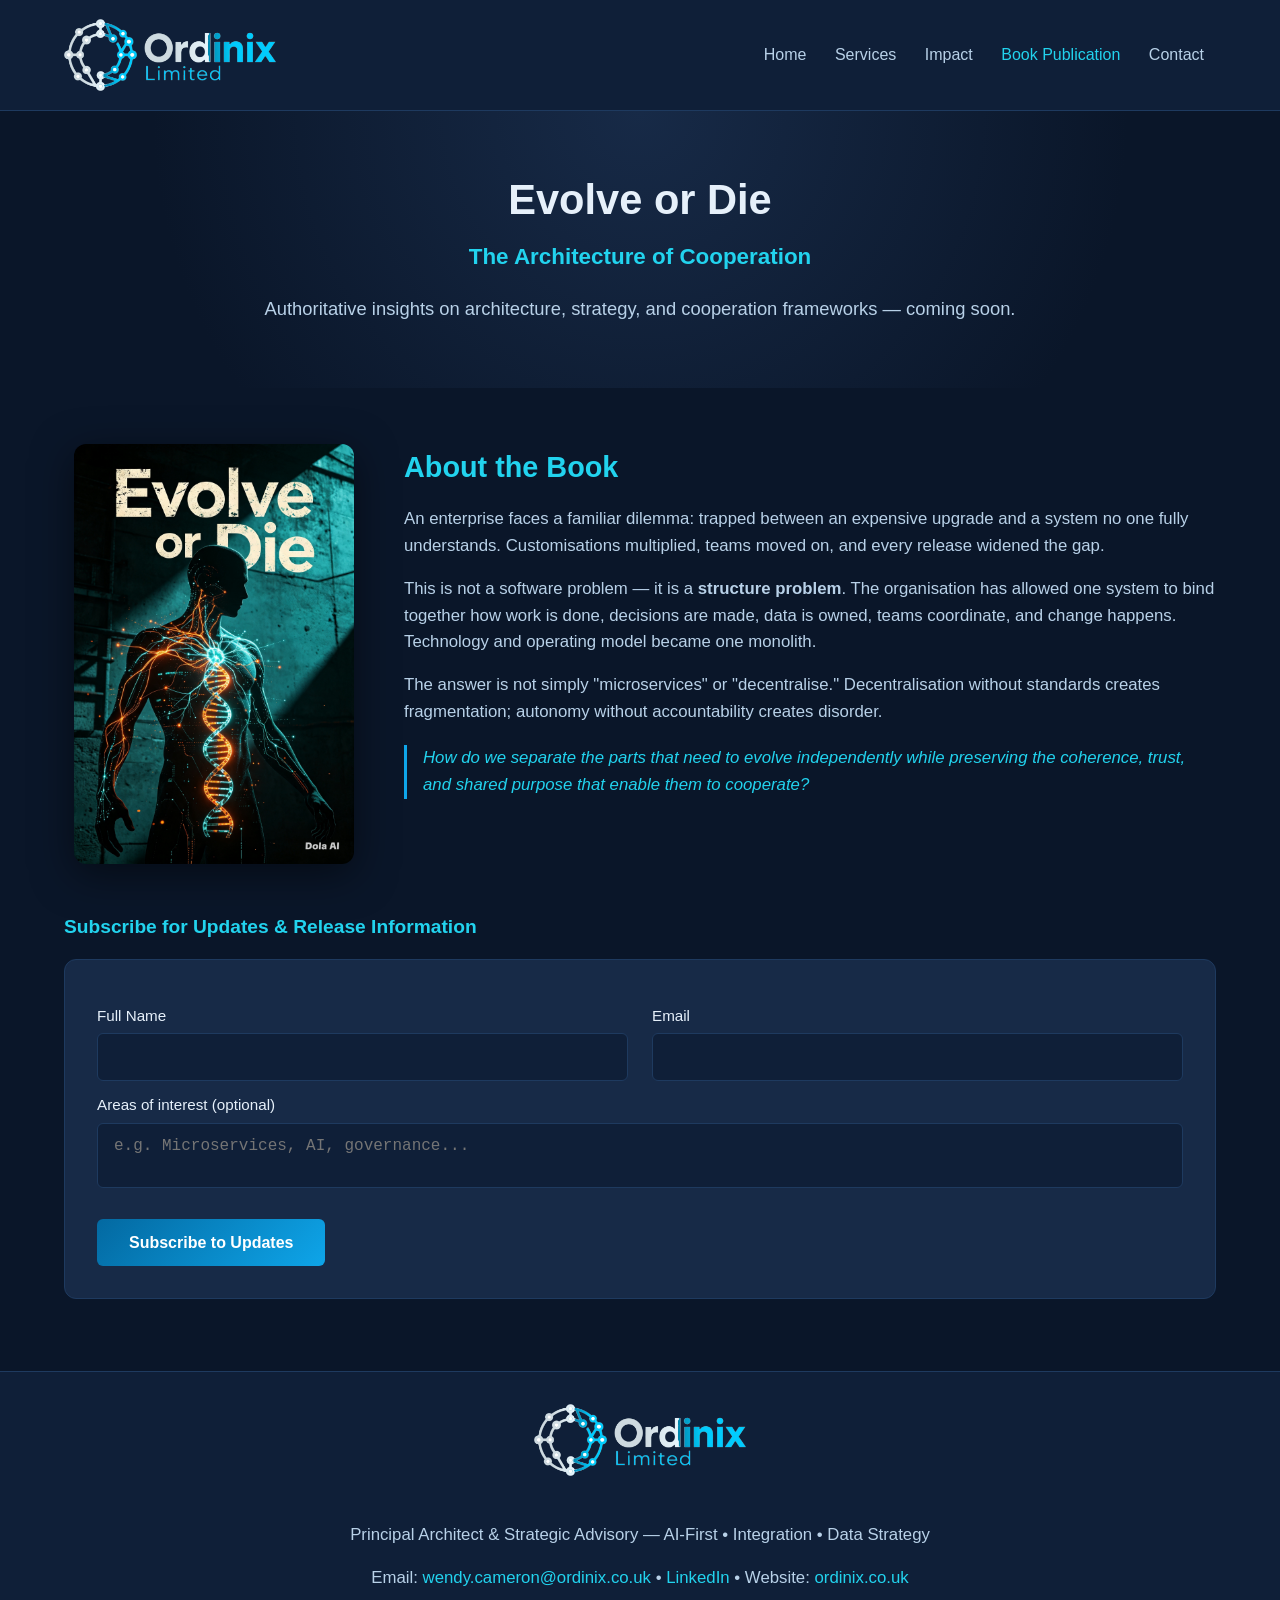
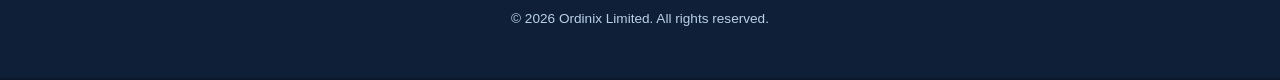
==== commit 2fa4fd39: "New nav for publication" ====
--- a/book.html
+++ b/book.html
@@ -9,7 +9,6 @@
 <body>
   <header>
     <div class="container nav-inner">
-      <!-- Clickable Logo → Home Page -->
       <a href="index.html" style="text-decoration: none; border: none;">
         <div class="logo-wrap">
           <img src="assets/ordinix-light-on-dark-transparent.png" alt="Ordinix Limited Logo" class="logo-img" />
@@ -17,9 +16,10 @@
         </div>
       </a>
       <nav>
-        <a href="index.html" class="active">Home</a>
+        <a href="index.html">Home</a>
         <a href="index.html#services">Services</a>
-        <a href="book.html">Book Publication</a>
+        <a href="index.html#impact">Impact</a>
+        <a href="book.html" class="active">Book Publication</a>
         <a href="index.html#contact">Contact</a>
       </nav>
     </div>
@@ -87,11 +87,13 @@
   <footer>
     <div class="container">
       <div class="logo-wrap" style="justify-content:center;margin-bottom:0.5rem;">
-        <img src="assets/ordinix-light-on-dark-transparent.png" alt="Ordinix Limited Logo" class="logo-img" />
-        <span class="logo-text">&nbsp;</span>
+        <a href="index.html" style="text-decoration:none; border:none;">
+          <img src="assets/ordinix-light-on-dark-transparent.png" alt="Ordinix Limited Logo" class="logo-img" />
+          <span class="logo-text">&nbsp;</span>
+        </a>
       </div>
-      <p>Principal Architect & Strategic Advisory</p>
-      <p>Email: <a href="mailto:wendy.cameron@ordinix.co.uk">wendy.cameron@ordinix.co.uk</a> • Website: <a href="https://www.ordinix.co.uk/" target="_blank" rel="noreferrer">ordinix.co.uk</a></p>
+      <p>Principal Architect & Strategic Advisory — AI-First • Integration • Data Strategy</p>
+      <p>Email: <a href="mailto:wendy.cameron@ordinix.co.uk">wendy.cameron@ordinix.co.uk</a> • <a href="https://uk.linkedin.com/in/wendymcameron" target="_blank" rel="noreferrer">LinkedIn</a> • Website: <a href="https://www.ordinix.co.uk/" target="_blank" rel="noreferrer">ordinix.co.uk</a></p>
       <p style="margin-top:0.5rem;font-size:0.85rem;">© 2026 Ordinix Limited. All rights reserved.</p>
     </div>
   </footer>
